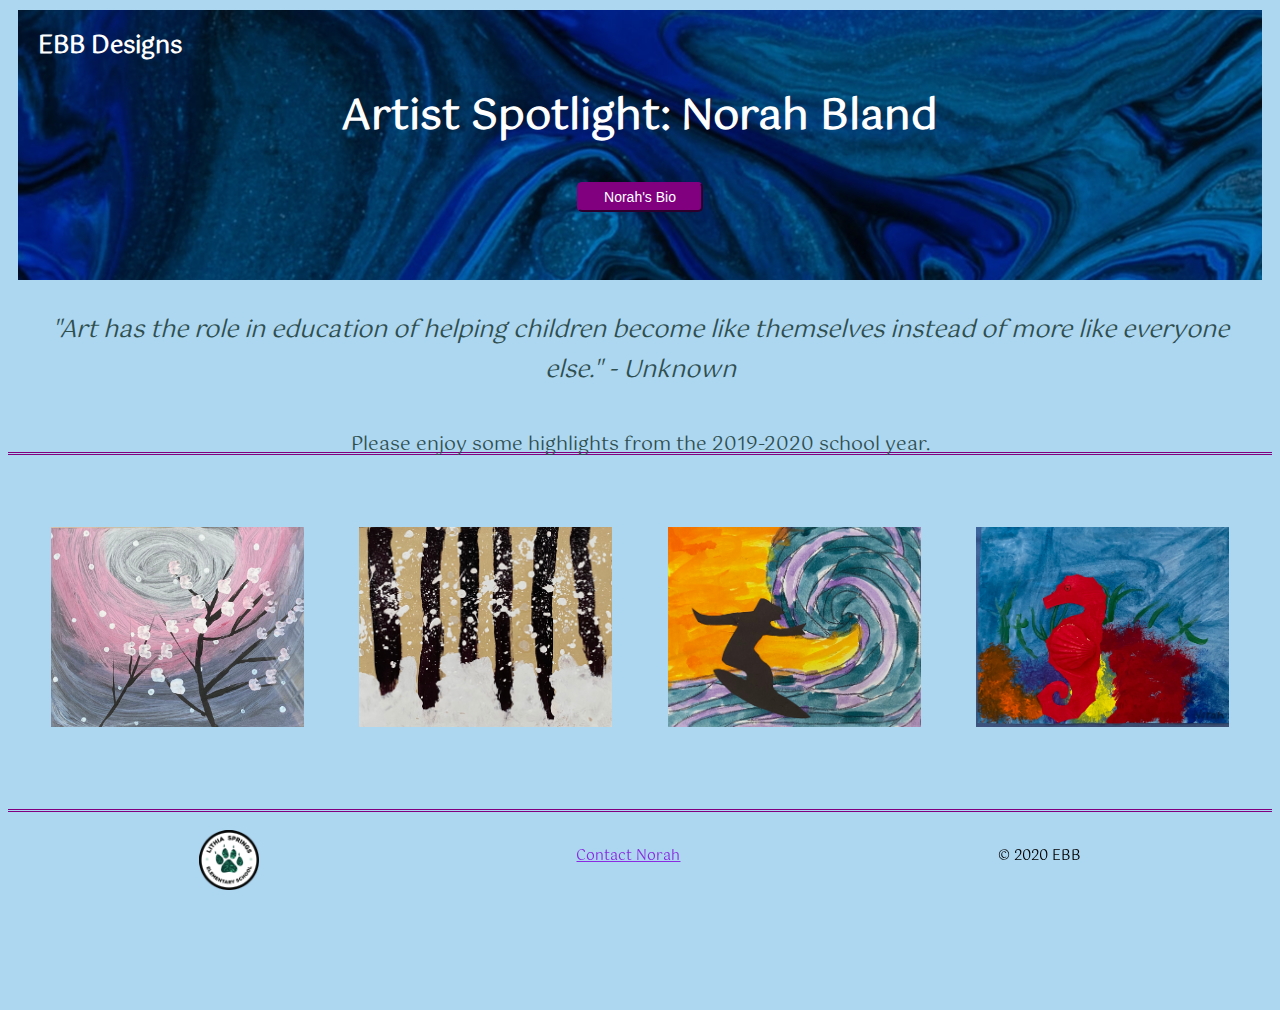
==== index.html @ ebe1e60f "Add files via upload" ====
<!DOCTYPE html>
    <head>
        <meta charset="utf-8">
        <meta http-equiv="X-UA-Compatible" content="IE=edge">
        <title>Artist Spotlight: Norah Bland</title>
        <meta name="description" content="">
        <meta name="viewport" content="width=device-width, initial-scale=1">
        <link rel="stylesheet" href="style.css">
        <link rel="stylesheet" href="animate.css">
        <link rel="stylesheet" href="https://cdnjs.cloudflare.com/ajax/libs/font-awesome/4.7.0/css/font-awesome.min.css">
    </head>
    <body>
           
        <header>
          <h1>EBB Designs</h1>
          <h2>Artist Spotlight: Norah Bland</h2>
          <button id="topbutton">Norah's Bio</button>
          <div id="myModal" class="modal">
            <div class="modal-content">
              <span class="close">x</span>
              <p class= 'modal-text'>Norah is a 7-year-old student at Lithia Springs Elementary School. One of her favorite things to do is express herself through art. She loves to use all types of mediums and loves to experience with colors and textures. Her art cabinet is always packed with all sorts of fun stuff! She loves to make art from things that others would just throw away. </p>
            </div>
          
          </div>
        </header>

        </div>
      <div class= "container"> 
      
        <div class = "main-wrapper">
        <div class = "b">
          <p class = "quote">"Art has the role in education of helping children become like themselves instead of more like everyone else." - Unknown</p>
          <p class="main-text">Please enjoy some highlights from the 2019-2020 school year.</p>
        </div>
        
      <div class = "sub-wrapper">
         <div class = "c">
          <span class="tooltiptext">Cherry Blossoms <br > Medium: Pastels</span>
         </div>
         <div class = "d">
          <span class="tooltiptext">Woods in Snow <br >Medium: Paint</span>
        </div>     
         <div class = "e">
          <span class="tooltiptext">Surfer Guy <br >Medium: Watercolor</span>
        </div>
         <div class = "f">
          <span class="tooltiptext">Seahorse <br >Medium: Sponge Paint</span>
        </div>
        
      </div>
    </div>    
        
        <script src="app.js" async defer></script>
    </body>
    
    <footer class="footer">
      <a href="http://lithiasprings.mysdhc.org/" target = "_blank"><img src ="images/logo.png" alt="Lithia Springs Elementary logo" class="logo"></img></a>
      <p class = "footer-link"><a href = "mailto:elisabeth_bland@hotmail.com">Contact Norah</a></p>
      <p class="footer-link">© 2020 EBB</p>
    </footer>
   
</html>
---- style.css ----
@import url('https://fonts.googleapis.com/css?family=Gotu&display=swap');

body {
    background: rgb(173, 214, 240);
    box-sizing: border-box;
    font-family: 'Gotu', sans-serif;
    height: 100vh;
}

p {
  font-size: 1.75rem;
}
  
header {
    /* border: 1px solid black; */
    height: 30vh;
    margin: 10px;
    box-sizing: border-box;
    background: url(/images/pawel-czerwinski-OY3slACa3ec-unsplash.jpg)  center  #43464b;
    background-size: center;
    text-align: center;
    display: flex;
    flex-direction: column;
      
}
.topbutton {
    background-color: purple;
    font-size: 14px;
    border-radius: 5px;
    border-color:purple;
    color: white;
    padding: 5px 25px;
    margin: 0 auto;
    justify-content: center;
}
header h2 {
  font-size: 42px;
  color: white;
  text-align: center;
  margin: 0 auto;
  padding-bottom: 30px;
}

h1{
    font-size: 24px;
    font-weight: 800;
    color: white;
    text-align: left;
    margin-left: 20px;
}
 .quote {
  font-style: italic;
  font-size: 1.5rem;
  text-align: center;
  margin: 20px;
  color: darkslategray;
 } 


.b {
    /* border: 1px solid black; */
    height: 30vh;
    margin: 10px;
    box-sizing: border-box;
    display: flex;
    flex-direction: column;
    margin: 0 auto;
}
.sub-wrapper {
    
    align-items: center;
    display: flex;
    flex-direction: column;
    height: 50vh;
    box-sizing: border-box;
    padding-bottom: 10px;
    flex-direction: row;
    flex-wrap: wrap;
    justify-content: center;   
    border-top: 3px purple double;
    justify-content: space-evenly;
    
     
}
.c {
    flex-basis: 25%;
    box-sizing: border-box;
    margin: 1%;
    text-align: center;
    min-width: 200px;
    min-height: 200px;  
    background-image: url("images/IMG_8521.jpg");
    background-position: center;
    background-size: cover;
    display: flex;
    position: relative;
}
.d{
  flex-basis: 25%;
  box-sizing: border-box;
  margin: 1%;
  text-align: center;
  min-width: 200px;
  min-height: 200px; 
  background-image: url("images/IMG_8524.jpg");
  background-position: center;
  background-size: cover;
  position: relative;
}
.e {
  flex-basis: 25%;
  box-sizing: border-box;
  margin: 1%;
  text-align: center;
  min-width: 200px;
  min-height: 200px; 
  background-image: url("images/IMG_8526.jpg");
  background-position: center; 
  background-size: cover;
  position: relative;

}
.f {
  flex-basis: 25%;
  box-sizing: border-box;
  margin: 1%;
  text-align: center;
  min-width: 200px;
  min-height: 200px; 
  background-image: url("images/IMG_8528.jpg");
  background-position: center; 
  background-size: cover;
  position: relative;
}



.main-wrapper {
    box-sizing: border-box;
    
}
.container {
    box-sizing: border-box;
    margin: 0 auto;
    justify-content: center;


}

.footer {
      box-sizing: border-box;
      display: flex;
      flex-shrink: 0;
      justify-content: space-around;
      padding: 10px 40px;
      /* border: 1px solid black; */
      
}
  
a {
      color: blueviolet;
      transition: animated bounce;
}

a:hover {
      text-decoration: none;
}


.main-text {
  text-align: center;
  font-size: 1.2rem;
  color: darkslategray;
}

button {
  background-color: purple;
  font-size: 14px;
  border-radius: 5px;
  border-color:purple;
  color: white;
  padding: 5px 25px;
  box-sizing: border-box;
  margin: 0 auto;
  align-self: center;
}

.logo {
  max-width: 60px;
  align-self: initial;
  display: flex;

}

.footer-link {
  font-size: .9rem;
}


.modal {
  display: none; 
  position: fixed;
  z-index: 1;
  left: 0;
  top: 0;
  width: 100%;
  height: 100%; 
  overflow: auto; 
}

.modal-content {
  background-color: skyblue;
  margin: 20% auto; 
  padding: 15px;
  border: 3px solid purple;
  width: 80%;
  display: flex;
  flex-direction: row-reverse;
  box-sizing: border-box;
}

.close {
  color: #aaa;
  font-size: 28px;
  font-weight: bold;
  padding-left: 25px;
  box-sizing: border-box;
}

.close:hover,
.close:focus {
  color: purple;
  text-decoration: none;
  cursor: pointer;
}

.modal-text {
  font-size: 1.1rem;
}

.c .tooltiptext {
  visibility: hidden;
  width: 120px;
  background-color: purple;
  color: #fff;
  text-align: center;
  padding: 5px 0;
  border-radius: 6px;
  position: absolute;
  z-index: 1;
  bottom: 105%;
  left: 50%;
  margin-left: -60px;
  opacity: 0;
  transition: opacity 0.3s;
}


.c .tooltiptext::after {
  content: "";
  position: absolute;
  top: 100%;
  left: 50%;
  margin-left: -5px;
  border-width: 5px;
  border-style: solid;
  border-color: purple transparent transparent transparent;
}
.c:hover .tooltiptext {
  visibility: visible;
  opacity: 1;
}

.d .tooltiptext {
  visibility: hidden;
  width: 120px;
  background-color: purple;
  color: #fff;
  text-align: center;
  padding: 5px 0;
  border-radius: 6px;
  position: absolute;
  z-index: 1;
  bottom: 105%;
  left: 50%;
  margin-left: -60px;
  opacity: 0;
  transition: opacity 0.3s;
}


.d .tooltiptext::after {
  content: "";
  position: absolute;
  top: 100%;
  left: 50%;
  margin-left: -5px;
  border-width: 5px;
  border-style: solid;
  border-color: purple transparent transparent transparent;
}
.d:hover .tooltiptext {
  visibility: visible;
  opacity: 1;
}

.e .tooltiptext {
  visibility: hidden;
  width: 120px;
  background-color: purple;
  color: #fff;
  text-align: center;
  padding: 5px 0;
  border-radius: 6px;
  position: absolute;
  z-index: 1;
  bottom: 105%;
  left: 50%;
  margin-left: -60px;
  opacity: 0;
  transition: opacity 0.3s;
}


.e .tooltiptext::after {
  content: "";
  position: absolute;
  top: 100%;
  left: 50%;
  margin-left: -5px;
  border-width: 5px;
  border-style: solid;
  border-color: purple transparent transparent transparent;
}
.e:hover .tooltiptext {
  visibility: visible;
  opacity: 1;
}


.f .tooltiptext {
  visibility: hidden;
  width: 120px;
  background-color: purple;
  color: #fff;
  text-align: center;
  padding: 5px 0;
  border-radius: 6px;
  position: absolute;
  z-index: 1;
  bottom: 105%;
  left: 50%;
  margin-left: -60px;
  opacity: 0;
  transition: opacity 0.3s;
}


.f .tooltiptext::after {
  content: "";
  position: absolute;
  top: 100%;
  left: 50%;
  margin-left: -5px;
  border-width: 5px;
  border-style: solid;
  border-color: purple transparent transparent transparent;
}
.f:hover .tooltiptext {
  visibility: visible;
  opacity: 1;
}






@media (min-width: 1150px) {
   html {
    position: relative;
   }
    .container {
      display: flex;
      height: 80vh;
    }
    .a {
      height: 20vh;
      }
  .b {
    height: 18vh;
  }
  .sub-wrapper {
    height: 50%;
    display: flex;
    justify-content: space-evenly;
    box-sizing: border-box;
    border-bottom: 3px purple double;
    
  }
  .c, .d, .e, .f {
    flex-basis: 20%;
    box-sizing: border-box;
    justify-content: space-evenly;
    text-align: center;
  }
  
  button {
    align-self: center;
    display: flex;
    
  }
 
  .footer {
    position: fixed;
    left: 0;
    bottom: 0;
    width: 100%;
    text-align: center;
    box-sizing: border-box;
  }
  .modal-content {
    background-color: skyblue;
    margin: 10% auto; 
    padding: 15px;
    border: 3px solid purple;
    width: 50%;
    display: flex;
    flex-direction: row-reverse;
    box-sizing: border-box;
  }
}
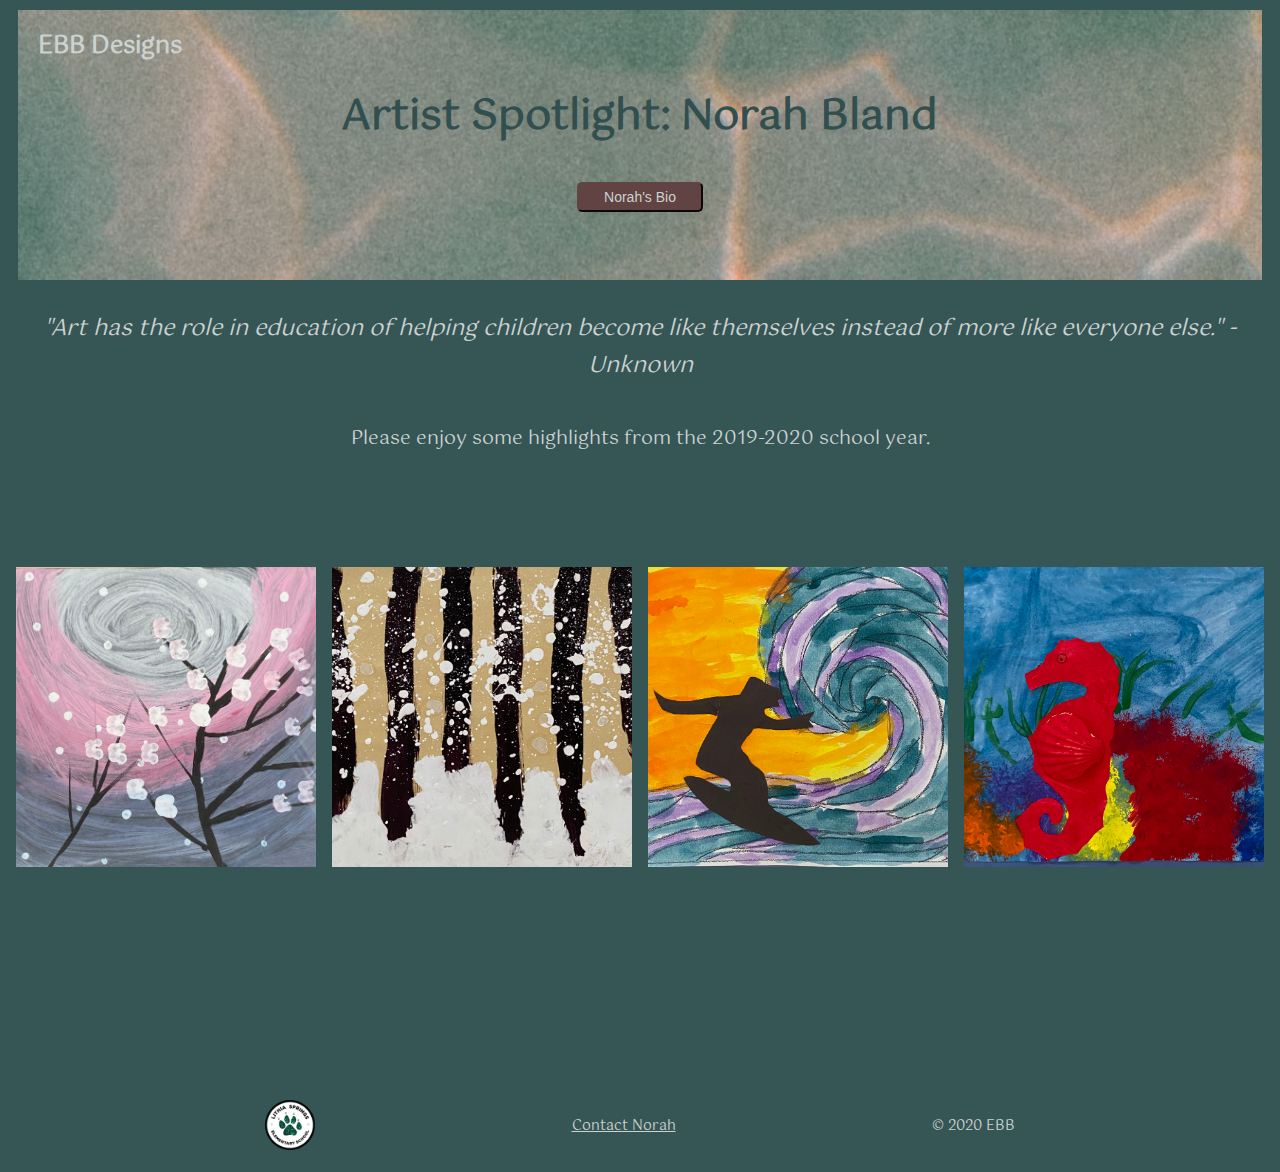
==== commit 929c9ae2: "Add files via upload" ====
--- a/index.html
+++ b/index.html
@@ -3,7 +3,7 @@
         <meta charset="utf-8">
         <meta http-equiv="X-UA-Compatible" content="IE=edge">
         <title>Artist Spotlight: Norah Bland</title>
-        <meta name="description" content="">
+        <meta name="description" content="A page to house the artistic works of my daughter, Norah Bland.">
         <meta name="viewport" content="width=device-width, initial-scale=1">
         <link rel="stylesheet" href="style.css">
         <link rel="stylesheet" href="animate.css">
@@ -20,7 +20,6 @@
               <span class="close">x</span>
               <p class= 'modal-text'>Norah is a 7-year-old student at Lithia Springs Elementary School. One of her favorite things to do is express herself through art. She loves to use all types of mediums and loves to experience with colors and textures. Her art cabinet is always packed with all sorts of fun stuff! She loves to make art from things that others would just throw away. </p>
             </div>
-          
           </div>
         </header>
 
@@ -34,19 +33,10 @@
         </div>
         
       <div class = "sub-wrapper">
-         <div class = "c">
-          <span class="tooltiptext">Cherry Blossoms <br > Medium: Pastels</span>
-         </div>
-         <div class = "d">
-          <span class="tooltiptext">Woods in Snow <br >Medium: Paint</span>
-        </div>     
-         <div class = "e">
-          <span class="tooltiptext">Surfer Guy <br >Medium: Watercolor</span>
-        </div>
-         <div class = "f">
-          <span class="tooltiptext">Seahorse <br >Medium: Sponge Paint</span>
-        </div>
-        
+         <a href="cherry-blossoms.html"><div class = "c"></div></a>
+         <a href="woods.html"><div class = "d"></div></a>     
+         <a href="surfer.html"><div class = "e"></div></a>
+         <a href="seahorse.html"><div class = "f"></div></a> 
       </div>
     </div>    
         
--- a/style.css
+++ b/style.css
@@ -1,10 +1,10 @@
 @import url('https://fonts.googleapis.com/css?family=Gotu&display=swap');
 
 body {
-    background: rgb(173, 214, 240);
+    background: #365656;
     box-sizing: border-box;
     font-family: 'Gotu', sans-serif;
-    height: 100vh;
+    height: 90vh;
 }
 
 p {
@@ -16,7 +16,7 @@
     height: 30vh;
     margin: 10px;
     box-sizing: border-box;
-    background: url(/images/pawel-czerwinski-OY3slACa3ec-unsplash.jpg)  center  #43464b;
+    background: url(/images/abyan-athif-K0U0eSAjFGU-unsplash.jpg)  center  #43464b;
     background-size: center;
     text-align: center;
     display: flex;
@@ -24,18 +24,18 @@
       
 }
 .topbutton {
-    background-color: purple;
+    background-color: #614344;
     font-size: 14px;
     border-radius: 5px;
-    border-color:purple;
-    color: white;
+    border-color:#614344;
+    color: #CBD2D0;
     padding: 5px 25px;
     margin: 0 auto;
     justify-content: center;
 }
 header h2 {
   font-size: 42px;
-  color: white;
+  color: #324F4F;
   text-align: center;
   margin: 0 auto;
   padding-bottom: 30px;
@@ -44,16 +44,17 @@
 h1{
     font-size: 24px;
     font-weight: 800;
-    color: white;
+    color: #CBD2D0;
     text-align: left;
     margin-left: 20px;
 }
  .quote {
   font-style: italic;
-  font-size: 1.5rem;
+  font-size: 1.4rem;
   text-align: center;
   margin: 20px;
-  color: darkslategray;
+  color: #CBD2D0;
+  
  } 
 
 
@@ -70,15 +71,15 @@
     
     align-items: center;
     display: flex;
-    flex-direction: column;
-    height: 50vh;
+    flex-direction: row;
+    height: 55vh;
     box-sizing: border-box;
     padding-bottom: 10px;
-    flex-direction: row;
     flex-wrap: wrap;
-    justify-content: center;   
-    border-top: 3px purple double;
     justify-content: space-evenly;
+    width: 100%;   
+    /* border-top: 3px purple double; */
+   
     
      
 }
@@ -94,7 +95,14 @@
     background-size: cover;
     display: flex;
     position: relative;
-}
+    transition: .5s ease;
+}
+
+.c:hover {
+transform: scale(.8);
+transition: .5s ease;
+}
+
 .d{
   flex-basis: 25%;
   box-sizing: border-box;
@@ -106,6 +114,12 @@
   background-position: center;
   background-size: cover;
   position: relative;
+  transition: .5s ease;
+}
+
+.d:hover {
+transform: scale(.8);
+transition: .5s ease;
 }
 .e {
   flex-basis: 25%;
@@ -118,8 +132,14 @@
   background-position: center; 
   background-size: cover;
   position: relative;
-
-}
+  transition: .5s ease;
+}
+
+.e:hover {
+transform: scale(.8);
+transition: .5s ease;
+}
+
 .f {
   flex-basis: 25%;
   box-sizing: border-box;
@@ -131,18 +151,26 @@
   background-position: center; 
   background-size: cover;
   position: relative;
+  transition: .5s ease;
+}
+
+.f:hover {
+transform: scale(.8);
+transition: .5s ease;
 }
 
 
 
 .main-wrapper {
     box-sizing: border-box;
+    height: 100%;
     
 }
 .container {
     box-sizing: border-box;
     margin: 0 auto;
     justify-content: center;
+    height: 100%;
 
 
 }
@@ -150,15 +178,37 @@
 .footer {
       box-sizing: border-box;
       display: flex;
-      flex-shrink: 0;
-      justify-content: space-around;
-      padding: 10px 40px;
-      /* border: 1px solid black; */
-      
+      height: 8vh;
+      justify-content: space-evenly;
+      /* padding: 10px 40px; */
+     
+}
+.img-wrapper{
+  display: flex;
+  justify-content: center;
+  flex-direction: row;
+}
+.bigger {
+  max-width: 450px;
+  max-height: 600px;
+  align-self: center;
+  padding-top: 20px;
+}
+
+.bigger-text {
+  font-size: 1.5rem;
+  text-align: center;
+  padding: 5%;
+  color:#CBD2D0;
+}
+
+.back {
+text-align: center;
+margin: 15px;
 }
   
 a {
-      color: blueviolet;
+      color: #CBD2D0;
       transition: animated bounce;
 }
 
@@ -170,32 +220,32 @@
 .main-text {
   text-align: center;
   font-size: 1.2rem;
-  color: darkslategray;
+  color: #CBD2D0;
 }
 
 button {
-  background-color: purple;
+  background-color: #614344;
   font-size: 14px;
   border-radius: 5px;
-  border-color:purple;
-  color: white;
+  border-color: #614344;
+  color: #CBD2D0;
   padding: 5px 25px;
   box-sizing: border-box;
   margin: 0 auto;
-  align-self: center;
 }
 
 .logo {
   max-width: 60px;
   align-self: initial;
   display: flex;
+  max-height: 50px;
 
 }
 
 .footer-link {
   font-size: .9rem;
-}
-
+  color: #CBD2D0;
+}
 
 .modal {
   display: none; 
@@ -209,18 +259,19 @@
 }
 
 .modal-content {
-  background-color: skyblue;
+  background-color: #7F9393;
   margin: 20% auto; 
   padding: 15px;
-  border: 3px solid purple;
+  border: 3px solid #614344;
   width: 80%;
   display: flex;
   flex-direction: row-reverse;
   box-sizing: border-box;
+  color: #2D4747;
 }
 
 .close {
-  color: #aaa;
+  color: #CBD2D0;
   font-size: 28px;
   font-weight: bold;
   padding-left: 25px;
@@ -229,7 +280,7 @@
 
 .close:hover,
 .close:focus {
-  color: purple;
+  color: #614344;
   text-decoration: none;
   cursor: pointer;
 }
@@ -238,171 +289,93 @@
   font-size: 1.1rem;
 }
 
-.c .tooltiptext {
-  visibility: hidden;
-  width: 120px;
-  background-color: purple;
-  color: #fff;
-  text-align: center;
-  padding: 5px 0;
-  border-radius: 6px;
-  position: absolute;
-  z-index: 1;
-  bottom: 105%;
-  left: 50%;
-  margin-left: -60px;
-  opacity: 0;
-  transition: opacity 0.3s;
-}
-
-
-.c .tooltiptext::after {
-  content: "";
-  position: absolute;
-  top: 100%;
-  left: 50%;
-  margin-left: -5px;
-  border-width: 5px;
-  border-style: solid;
-  border-color: purple transparent transparent transparent;
-}
-.c:hover .tooltiptext {
-  visibility: visible;
-  opacity: 1;
-}
-
-.d .tooltiptext {
-  visibility: hidden;
-  width: 120px;
-  background-color: purple;
-  color: #fff;
-  text-align: center;
-  padding: 5px 0;
-  border-radius: 6px;
-  position: absolute;
-  z-index: 1;
-  bottom: 105%;
-  left: 50%;
-  margin-left: -60px;
-  opacity: 0;
-  transition: opacity 0.3s;
-}
-
-
-.d .tooltiptext::after {
-  content: "";
-  position: absolute;
-  top: 100%;
-  left: 50%;
-  margin-left: -5px;
-  border-width: 5px;
-  border-style: solid;
-  border-color: purple transparent transparent transparent;
-}
-.d:hover .tooltiptext {
-  visibility: visible;
-  opacity: 1;
-}
-
-.e .tooltiptext {
-  visibility: hidden;
-  width: 120px;
-  background-color: purple;
-  color: #fff;
-  text-align: center;
-  padding: 5px 0;
-  border-radius: 6px;
-  position: absolute;
-  z-index: 1;
-  bottom: 105%;
-  left: 50%;
-  margin-left: -60px;
-  opacity: 0;
-  transition: opacity 0.3s;
-}
-
-
-.e .tooltiptext::after {
-  content: "";
-  position: absolute;
-  top: 100%;
-  left: 50%;
-  margin-left: -5px;
-  border-width: 5px;
-  border-style: solid;
-  border-color: purple transparent transparent transparent;
-}
-.e:hover .tooltiptext {
-  visibility: visible;
-  opacity: 1;
-}
-
-
-.f .tooltiptext {
-  visibility: hidden;
-  width: 120px;
-  background-color: purple;
-  color: #fff;
-  text-align: center;
-  padding: 5px 0;
-  border-radius: 6px;
-  position: absolute;
-  z-index: 1;
-  bottom: 105%;
-  left: 50%;
-  margin-left: -60px;
-  opacity: 0;
-  transition: opacity 0.3s;
-}
-
-
-.f .tooltiptext::after {
-  content: "";
-  position: absolute;
-  top: 100%;
-  left: 50%;
-  margin-left: -5px;
-  border-width: 5px;
-  border-style: solid;
-  border-color: purple transparent transparent transparent;
-}
-.f:hover .tooltiptext {
-  visibility: visible;
-  opacity: 1;
-}
-
-
-
-
-
-
-@media (min-width: 1150px) {
+
+
+
+
+@media (min-width: 768px) {
+  .b {
+    height: 18vh;
+  }
+
+.sub-wrapper {
+  height: 60vh;
+  display: flex;
+  justify-content: space-around;
+  box-sizing: border-box;
+  /* border-bottom: 3px purple double;
+  border-top: 3px purple double; */
+  flex-wrap: wrap;
+  
+}
+.c, .d, .e, .f {
+  flex-basis: 18%;
+  box-sizing: border-box;
+  justify-content: center;
+  min-width: 250px;
+  min-height: 250px; 
+  padding: 5px;
+}
+.bigger {
+  max-width: 800px;
+  max-height: 800px;
+  align-self: center;
+  padding: 15px;
+}
+}
+@media (min-width: 1100px) {
+  .c, .d, .e, .f {
+    flex-basis: 50%;
+    box-sizing: border-box;
+    justify-content: space-evenly;
+    min-width: 300px;
+    min-height: 300px; 
+    margin: 5px;
+    flex-wrap: wrap;
+  }
+
+
+
+@media (min-width: 1450px) {
    html {
     position: relative;
    }
     .container {
       display: flex;
-      height: 80vh;
+      height: 40vh;
     }
     .a {
-      height: 20vh;
+      height: 10vh;
       }
   .b {
-    height: 18vh;
+    height: 15vh;
   }
   .sub-wrapper {
-    height: 50%;
+    height: 100%;
     display: flex;
     justify-content: space-evenly;
-    box-sizing: border-box;
-    border-bottom: 3px purple double;
-    
-  }
+    box-sizing: border-box;  
+  }
+  .bigger {
+    max-width: 900px;
+    max-height: 800px;
+    align-self: center;
+    padding: 5px;
+  }
+
+  .bigger-text {
+    font-size: 1.5rem;
+    text-align: center;
+    padding: 2%;
+  }
+
   .c, .d, .e, .f {
     flex-basis: 20%;
     box-sizing: border-box;
     justify-content: space-evenly;
-    text-align: center;
+    min-width: 350px;
+    min-height: 350px; 
+    margin: 5px;
   }
   
   button {
@@ -418,17 +391,17 @@
     width: 100%;
     text-align: center;
     box-sizing: border-box;
+    height: 7vh;
   }
   .modal-content {
-    background-color: skyblue;
+    background-color: #7F9393;
     margin: 10% auto; 
     padding: 15px;
-    border: 3px solid purple;
+    border: 3px solid #614344;
     width: 50%;
     display: flex;
     flex-direction: row-reverse;
     box-sizing: border-box;
   }
 }
-
- +}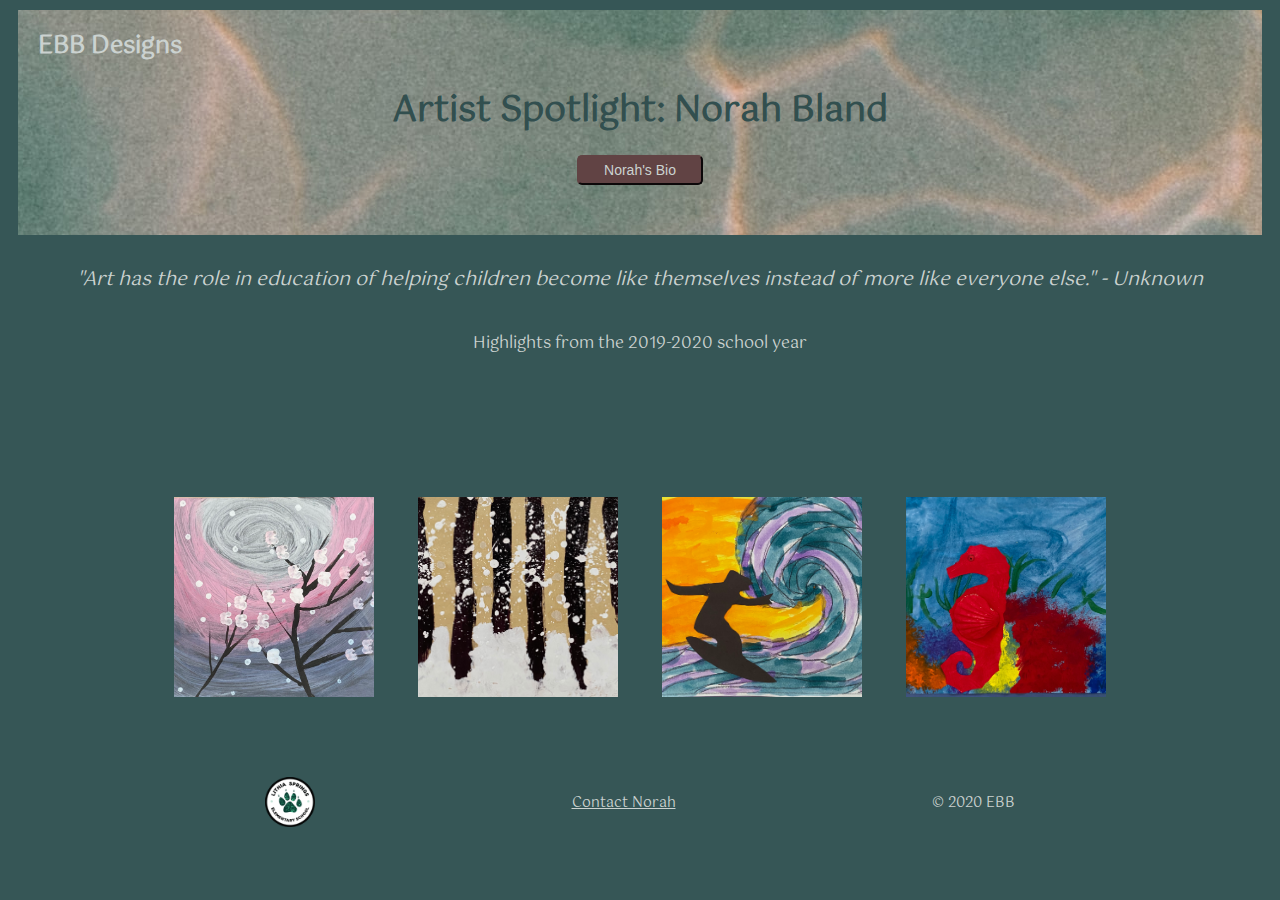
==== commit 9cffde48: "Update index.html" ====
--- a/index.html
+++ b/index.html
@@ -18,7 +18,7 @@
           <div id="myModal" class="modal">
             <div class="modal-content">
               <span class="close">x</span>
-              <p class= 'modal-text'>Norah is a 7-year-old student at Lithia Springs Elementary School. One of her favorite things to do is express herself through art. She loves to use all types of mediums and loves to experience with colors and textures. Her art cabinet is always packed with all sorts of fun stuff! She loves to make art from things that others would just throw away. </p>
+              <p class= 'modal-text'>Norah is a 7-year-old student at Lithia Springs Elementary School. One of her favorite things to do is express herself through art. She loves to use all types of mediums and loves to experiment with colors and textures. Her art cabinet is always packed with all sorts of fun stuff! She loves to make art from things that others would just throw away. </p>
             </div>
           </div>
         </header>
@@ -29,7 +29,7 @@
         <div class = "main-wrapper">
         <div class = "b">
           <p class = "quote">"Art has the role in education of helping children become like themselves instead of more like everyone else." - Unknown</p>
-          <p class="main-text">Please enjoy some highlights from the 2019-2020 school year.</p>
+          <p class="main-text">Highlights from the 2019-2020 school year</p>
         </div>
         
       <div class = "sub-wrapper">
@@ -49,4 +49,4 @@
       <p class="footer-link">© 2020 EBB</p>
     </footer>
    
-</html>+</html>
--- a/style.css
+++ b/style.css
@@ -4,16 +4,16 @@
     background: #365656;
     box-sizing: border-box;
     font-family: 'Gotu', sans-serif;
-    height: 90vh;
+    height: 100%;
 }
 
 p {
-  font-size: 1.75rem;
+  font-size: 1.7rem;
 }
   
 header {
     /* border: 1px solid black; */
-    height: 30vh;
+    height: 25vh;
     margin: 10px;
     box-sizing: border-box;
     background: url(/images/abyan-athif-K0U0eSAjFGU-unsplash.jpg)  center  #43464b;
@@ -29,16 +29,16 @@
     border-radius: 5px;
     border-color:#614344;
     color: #CBD2D0;
-    padding: 5px 25px;
+    padding: 5px 20px;
     margin: 0 auto;
     justify-content: center;
 }
 header h2 {
-  font-size: 42px;
+  font-size: 30px;
   color: #324F4F;
   text-align: center;
   margin: 0 auto;
-  padding-bottom: 30px;
+  padding-bottom: 15px;
 }
 
 h1{
@@ -50,34 +50,33 @@
 }
  .quote {
   font-style: italic;
-  font-size: 1.4rem;
-  text-align: center;
-  margin: 20px;
+  font-size: 1.2rem;
+  text-align: center;
+  /* margin: 20px; */
   color: #CBD2D0;
-  
  } 
 
 
 .b {
     /* border: 1px solid black; */
-    height: 30vh;
-    margin: 10px;
+    height: 25vh;
     box-sizing: border-box;
     display: flex;
     flex-direction: column;
     margin: 0 auto;
+    margin-bottom: 10px;
 }
 .sub-wrapper {
     
     align-items: center;
     display: flex;
     flex-direction: row;
-    height: 55vh;
-    box-sizing: border-box;
-    padding-bottom: 10px;
+    height: 65vh;
+    box-sizing: border-box;
     flex-wrap: wrap;
     justify-content: space-evenly;
-    width: 100%;   
+    width: 90%;   
+    margin: 0 auto;
     /* border-top: 3px purple double; */
    
     
@@ -178,7 +177,7 @@
 .footer {
       box-sizing: border-box;
       display: flex;
-      height: 8vh;
+      height: 2vh;
       justify-content: space-evenly;
       /* padding: 10px 40px; */
      
@@ -219,8 +218,9 @@
 
 .main-text {
   text-align: center;
-  font-size: 1.2rem;
+  font-size: 1.0rem;
   color: #CBD2D0;
+  margin-bottom: 15px;
 }
 
 button {
@@ -289,11 +289,7 @@
   font-size: 1.1rem;
 }
 
-
-
-
-
-@media (min-width: 768px) {
+@media (min-width: 680px) {
   .b {
     height: 18vh;
   }
@@ -303,17 +299,35 @@
   display: flex;
   justify-content: space-around;
   box-sizing: border-box;
-  /* border-bottom: 3px purple double;
-  border-top: 3px purple double; */
   flex-wrap: wrap;
+  width: 70%;   
+  margin: 0 auto;
   
 }
+
+
+
+@media (min-width: 768px) {
+  .b {
+    height: 18vh;
+  }
+
+.sub-wrapper {
+  height: 60vh;
+  display: flex;
+  justify-content: space-around;
+  box-sizing: border-box;
+  flex-wrap: wrap;
+  width: 60%;   
+  margin: 0 auto;
+  
+}
 .c, .d, .e, .f {
-  flex-basis: 18%;
+  flex-basis: 20%;
   box-sizing: border-box;
   justify-content: center;
-  min-width: 250px;
-  min-height: 250px; 
+  min-width: 200px;
+  min-height: 200px; 
   padding: 5px;
 }
 .bigger {
@@ -325,14 +339,27 @@
 }
 @media (min-width: 1100px) {
   .c, .d, .e, .f {
-    flex-basis: 50%;
+    flex-basis: 20%;
     box-sizing: border-box;
     justify-content: space-evenly;
-    min-width: 300px;
-    min-height: 300px; 
+    max-width: 200px;
+    max-height: 200px; 
     margin: 5px;
     flex-wrap: wrap;
   }
+  .sub-wrapper {
+    height: 40vh;
+    display: flex;
+    justify-content: space-evenly;
+    box-sizing: border-box;  
+    width: 80%;   
+    margin: 0 auto;
+  }
+
+header h2 {
+  font-size: 2.2rem;
+}
+}
 
 
 
@@ -355,6 +382,8 @@
     display: flex;
     justify-content: space-evenly;
     box-sizing: border-box;  
+    width: 100%;   
+    margin: 0 auto;
   }
   .bigger {
     max-width: 900px;
@@ -403,5 +432,7 @@
     flex-direction: row-reverse;
     box-sizing: border-box;
   }
-}
-}+  header h2 {
+    font-size: 2.2rem;
+  }
+}}
